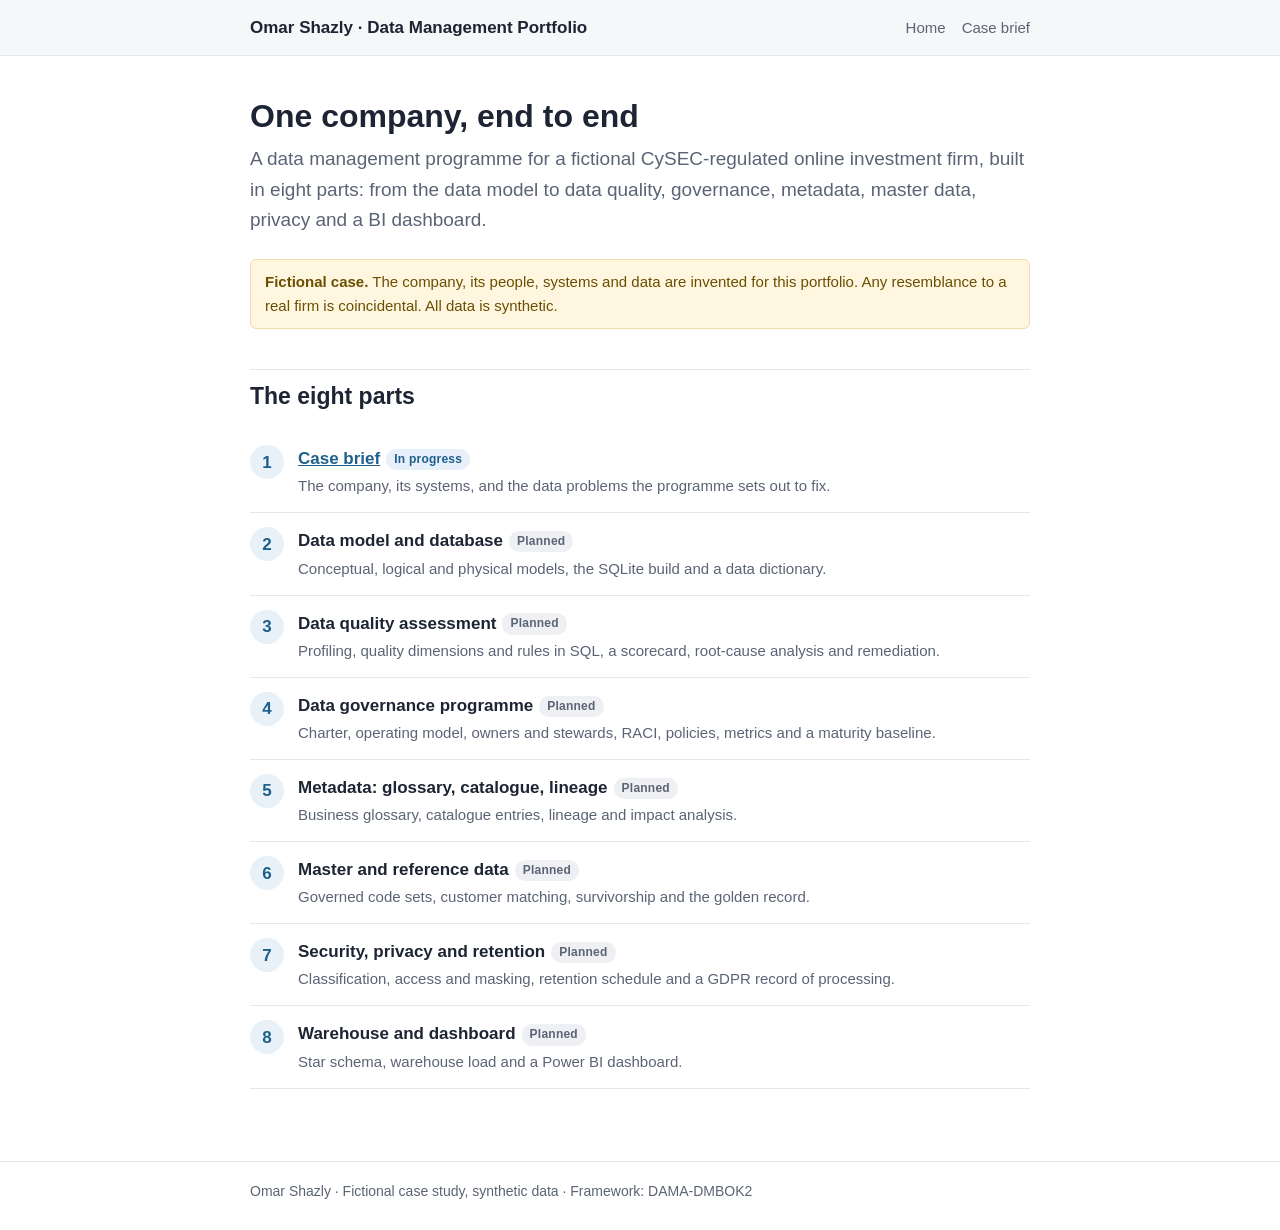
==== index.html @ 8d441f34 "Add site skeleton: home page, Part 1 placeholder, shared styles Co-Authored-By: Claude Opus 5.5 <nor" ====
<!DOCTYPE html>
<html lang="en">
<head>
<meta charset="utf-8">
<meta name="viewport" content="width=device-width, initial-scale=1">
<title>Data Management Portfolio | Omar Shazly</title>
<meta name="description" content="An end-to-end data management case study on a fictional CySEC-regulated online investment firm: data modelling, data quality, governance, metadata, master data, privacy and BI.">
<link rel="stylesheet" href="assets/style.css">
</head>
<body>
<header class="site"><div class="wrap">
  <a class="name" href="./">Omar Shazly · Data Management Portfolio</a>
  <nav><a href="./">Home</a><a href="parts/01-case-brief/">Case brief</a></nav>
</div></header>

<main><div class="wrap">
  <h1>One company, end to end</h1>
  <p class="lede">A data management programme for a fictional CySEC-regulated online investment firm, built in eight parts: from the data model to data quality, governance, metadata, master data, privacy and a BI dashboard.</p>

  <div class="fictional"><strong>Fictional case.</strong> The company, its people, systems and data are invented for this portfolio. Any resemblance to a real firm is coincidental. All data is synthetic.</div>

  <h2>The eight parts</h2>
  <ul class="parts">
    <li><span class="num">1</span><div class="body"><a class="title" href="parts/01-case-brief/">Case brief</a><span class="status progress">In progress</span><div class="desc">The company, its systems, and the data problems the programme sets out to fix.</div></div></li>
    <li><span class="num">2</span><div class="body"><span class="title">Data model and database</span><span class="status planned">Planned</span><div class="desc">Conceptual, logical and physical models, the SQLite build and a data dictionary.</div></div></li>
    <li><span class="num">3</span><div class="body"><span class="title">Data quality assessment</span><span class="status planned">Planned</span><div class="desc">Profiling, quality dimensions and rules in SQL, a scorecard, root-cause analysis and remediation.</div></div></li>
    <li><span class="num">4</span><div class="body"><span class="title">Data governance programme</span><span class="status planned">Planned</span><div class="desc">Charter, operating model, owners and stewards, RACI, policies, metrics and a maturity baseline.</div></div></li>
    <li><span class="num">5</span><div class="body"><span class="title">Metadata: glossary, catalogue, lineage</span><span class="status planned">Planned</span><div class="desc">Business glossary, catalogue entries, lineage and impact analysis.</div></div></li>
    <li><span class="num">6</span><div class="body"><span class="title">Master and reference data</span><span class="status planned">Planned</span><div class="desc">Governed code sets, customer matching, survivorship and the golden record.</div></div></li>
    <li><span class="num">7</span><div class="body"><span class="title">Security, privacy and retention</span><span class="status planned">Planned</span><div class="desc">Classification, access and masking, retention schedule and a GDPR record of processing.</div></div></li>
    <li><span class="num">8</span><div class="body"><span class="title">Warehouse and dashboard</span><span class="status planned">Planned</span><div class="desc">Star schema, warehouse load and a Power BI dashboard.</div></div></li>
  </ul>
</div></main>

<footer class="site"><div class="wrap">
  Omar Shazly · Fictional case study, synthetic data · Framework: DAMA-DMBOK2
</div></footer>
</body>
</html>
---- assets/style.css ----
:root {
  --ink: #1d2433;
  --muted: #5b6475;
  --line: #e3e6ec;
  --bg: #ffffff;
  --soft: #f6f7f9;
  --accent: #1f5f8b;
  --accent-soft: #e8f1f8;
  --warn-bg: #fff6e0;
  --warn-ink: #6b4e00;
  --max: 820px;
}

* { box-sizing: border-box; }

html { -webkit-text-size-adjust: 100%; }

body {
  margin: 0;
  font-family: -apple-system, BlinkMacSystemFont, "Segoe UI", Roboto, "Helvetica Neue", Arial, sans-serif;
  font-size: 17px;
  line-height: 1.6;
  color: var(--ink);
  background: var(--bg);
}

a { color: var(--accent); }
a:hover { text-decoration-thickness: 2px; }

.wrap { max-width: var(--max); margin: 0 auto; padding: 0 20px; }

header.site {
  border-bottom: 1px solid var(--line);
  background: var(--soft);
}
header.site .wrap {
  display: flex; flex-wrap: wrap; align-items: baseline; justify-content: space-between;
  gap: 8px 20px; padding-top: 14px; padding-bottom: 14px;
}
header.site .name { font-weight: 700; color: var(--ink); text-decoration: none; }
header.site nav a { margin-left: 16px; color: var(--muted); text-decoration: none; font-size: 15px; }
header.site nav a:first-child { margin-left: 0; }
header.site nav a:hover { color: var(--accent); }

.fictional {
  background: var(--warn-bg); color: var(--warn-ink);
  border: 1px solid #f0dca4; border-radius: 6px;
  padding: 10px 14px; font-size: 15px; margin: 24px 0;
}

main { padding: 12px 0 56px; }

h1 { font-size: 32px; line-height: 1.25; margin: 28px 0 8px; }
h2 { font-size: 23px; margin: 40px 0 10px; padding-top: 8px; border-top: 1px solid var(--line); }
h3 { font-size: 19px; margin: 28px 0 6px; }
.lede { font-size: 19px; color: var(--muted); margin-top: 0; }

table { border-collapse: collapse; width: 100%; margin: 16px 0; font-size: 15px; }
th, td { text-align: left; vertical-align: top; padding: 8px 10px; border-bottom: 1px solid var(--line); }
th { background: var(--soft); font-weight: 600; }
.table-scroll { overflow-x: auto; }

.parts { list-style: none; padding: 0; margin: 16px 0; }
.parts li {
  display: flex; gap: 14px; align-items: flex-start;
  padding: 14px 0; border-bottom: 1px solid var(--line);
}
.parts .num {
  flex: 0 0 34px; height: 34px; border-radius: 50%;
  background: var(--accent-soft); color: var(--accent);
  display: flex; align-items: center; justify-content: center; font-weight: 700;
}
.parts .body { flex: 1; }
.parts .title { font-weight: 600; }
.parts .desc { color: var(--muted); font-size: 15px; margin-top: 2px; }
.status {
  display: inline-block; font-size: 12px; font-weight: 600; letter-spacing: .02em;
  padding: 1px 8px; border-radius: 10px; margin-left: 6px; vertical-align: middle;
}
.status.planned { background: #eef0f3; color: var(--muted); }
.status.progress { background: #e6effa; color: #1f5f8b; }
.status.done { background: #e5f4e4; color: #2f6b2c; }

.callout { background: var(--accent-soft); border-radius: 6px; padding: 12px 16px; margin: 20px 0; }

.pager { display: flex; justify-content: space-between; gap: 12px; margin-top: 48px; font-size: 15px; }

footer.site { border-top: 1px solid var(--line); color: var(--muted); font-size: 14px; }
footer.site .wrap { padding-top: 18px; padding-bottom: 28px; }

@media (max-width: 520px) {
  body { font-size: 16px; }
  h1 { font-size: 26px; }
  header.site nav a { margin-left: 12px; }
}
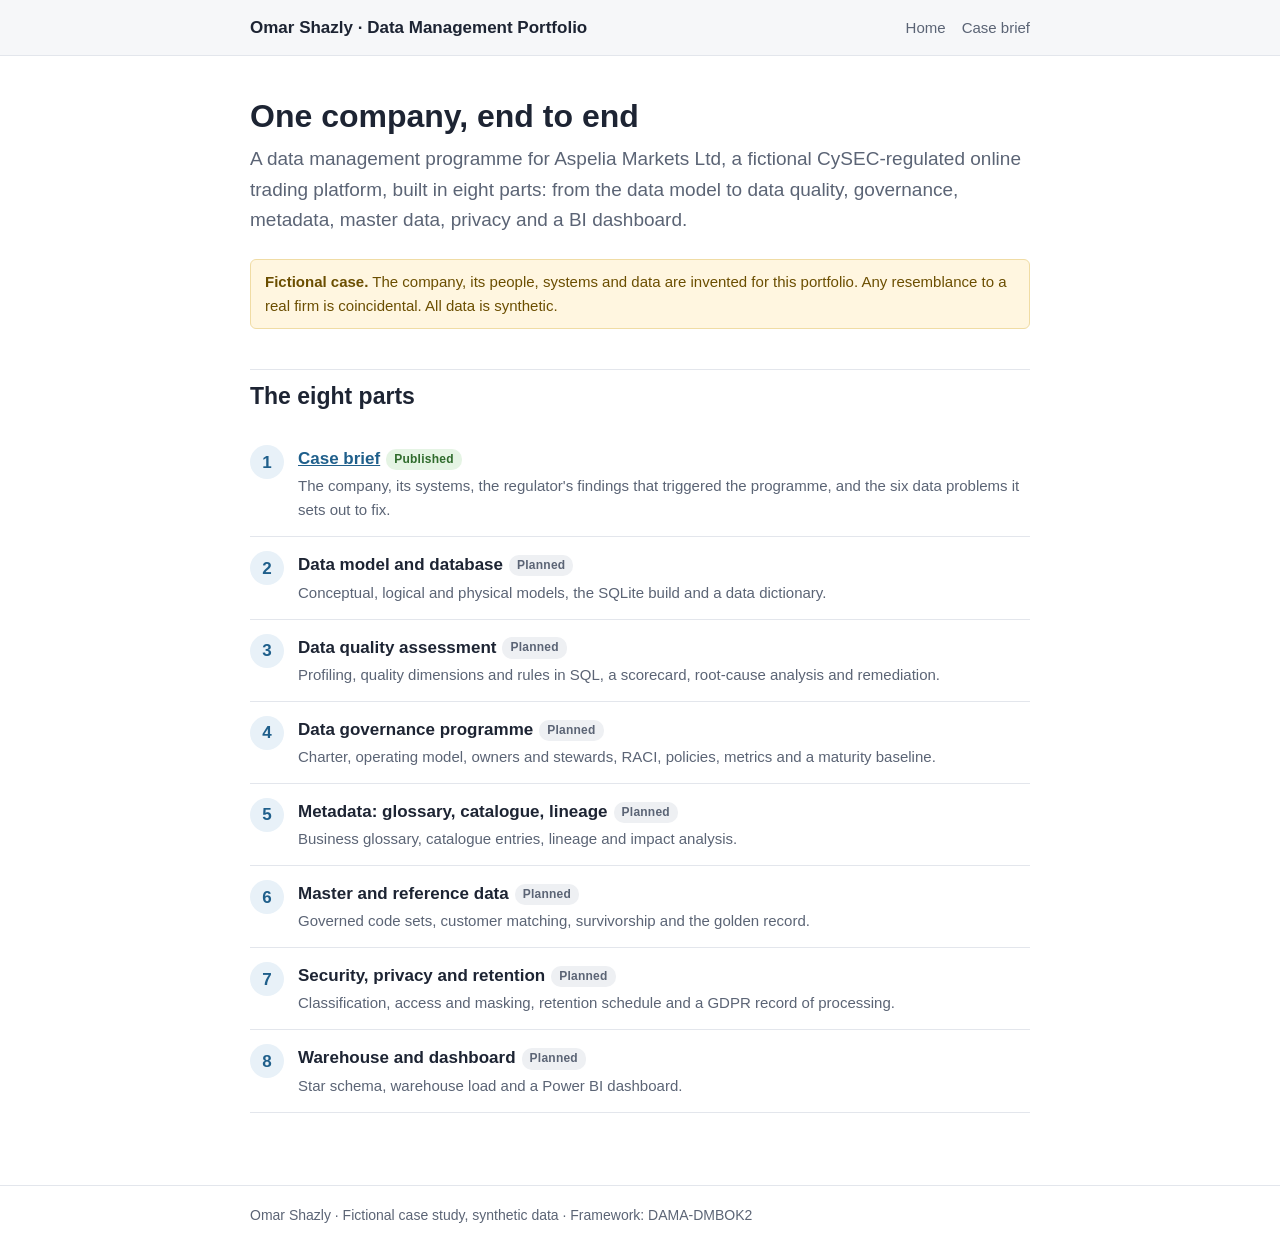
==== commit 023d8ce4: "Publish Part 1: case brief for Aspelia Markets Ltd (fictional) Co-Authored-By: Claude Opus 5.5 <nore" ====
--- a/index.html
+++ b/index.html
@@ -15,13 +15,13 @@
 
 <main><div class="wrap">
   <h1>One company, end to end</h1>
-  <p class="lede">A data management programme for a fictional CySEC-regulated online investment firm, built in eight parts: from the data model to data quality, governance, metadata, master data, privacy and a BI dashboard.</p>
+  <p class="lede">A data management programme for Aspelia Markets Ltd, a fictional CySEC-regulated online trading platform, built in eight parts: from the data model to data quality, governance, metadata, master data, privacy and a BI dashboard.</p>
 
   <div class="fictional"><strong>Fictional case.</strong> The company, its people, systems and data are invented for this portfolio. Any resemblance to a real firm is coincidental. All data is synthetic.</div>
 
   <h2>The eight parts</h2>
   <ul class="parts">
-    <li><span class="num">1</span><div class="body"><a class="title" href="parts/01-case-brief/">Case brief</a><span class="status progress">In progress</span><div class="desc">The company, its systems, and the data problems the programme sets out to fix.</div></div></li>
+    <li><span class="num">1</span><div class="body"><a class="title" href="parts/01-case-brief/">Case brief</a><span class="status done">Published</span><div class="desc">The company, its systems, the regulator's findings that triggered the programme, and the six data problems it sets out to fix.</div></div></li>
     <li><span class="num">2</span><div class="body"><span class="title">Data model and database</span><span class="status planned">Planned</span><div class="desc">Conceptual, logical and physical models, the SQLite build and a data dictionary.</div></div></li>
     <li><span class="num">3</span><div class="body"><span class="title">Data quality assessment</span><span class="status planned">Planned</span><div class="desc">Profiling, quality dimensions and rules in SQL, a scorecard, root-cause analysis and remediation.</div></div></li>
     <li><span class="num">4</span><div class="body"><span class="title">Data governance programme</span><span class="status planned">Planned</span><div class="desc">Charter, operating model, owners and stewards, RACI, policies, metrics and a maturity baseline.</div></div></li>
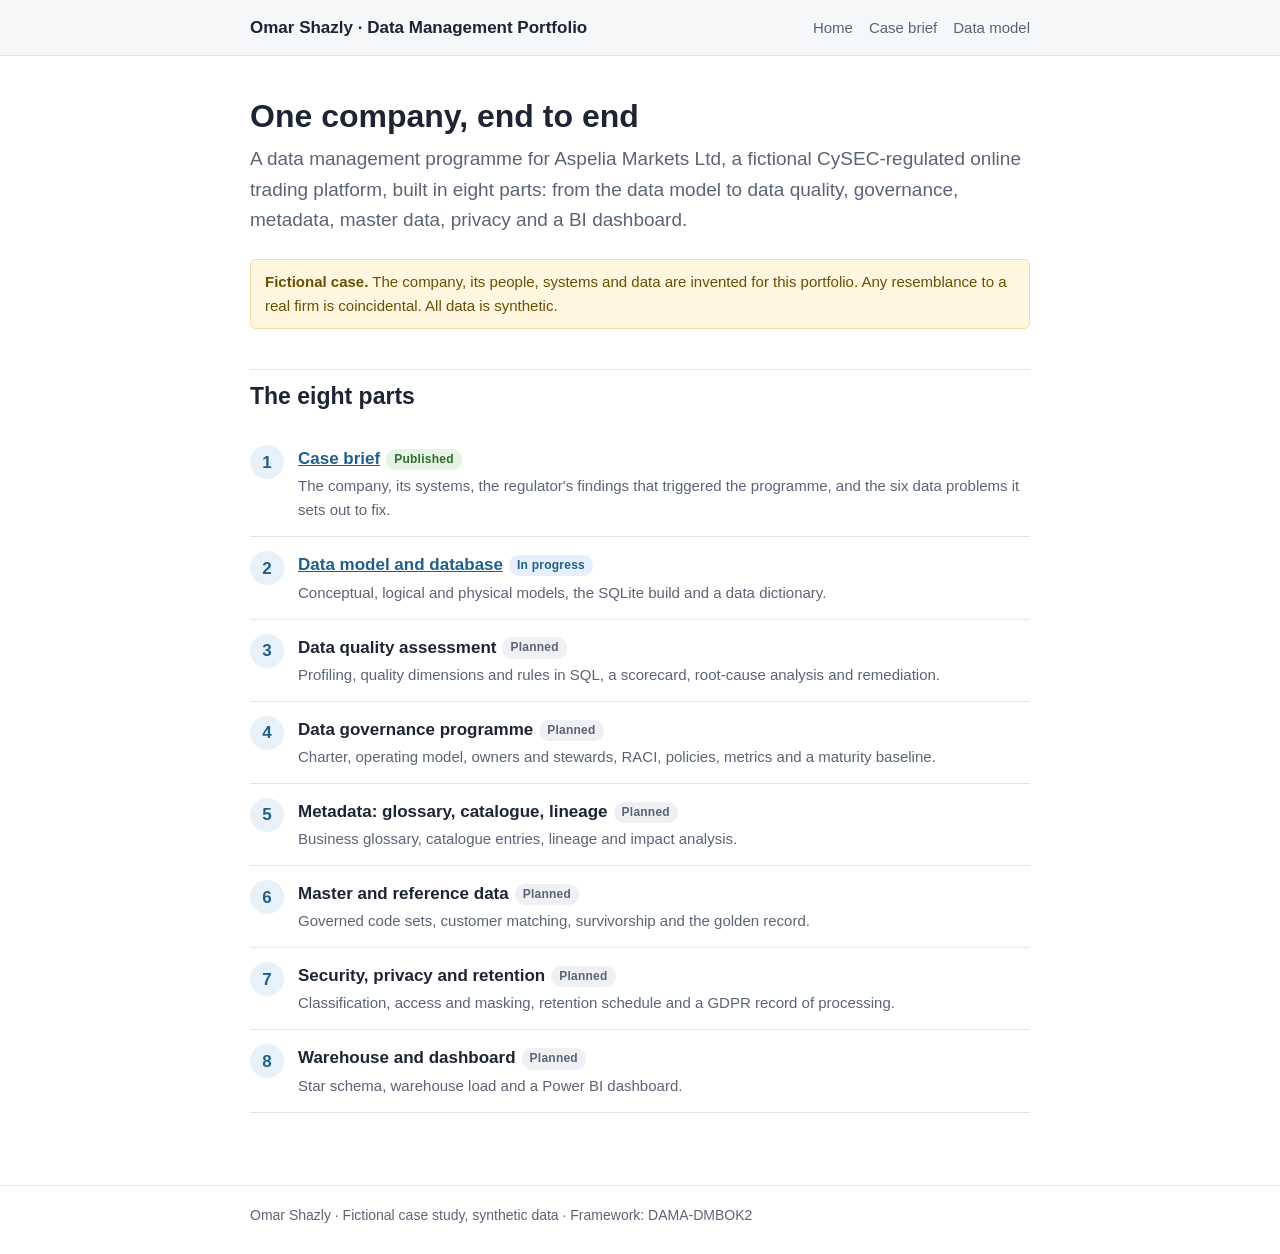
==== commit 912e2904: "Publish Part 2a: conceptual and logical data model Co-Authored-By: Claude Opus 5.5 <noreply@anthropi" ====
--- a/index.html
+++ b/index.html
@@ -10,7 +10,7 @@
 <body>
 <header class="site"><div class="wrap">
   <a class="name" href="./">Omar Shazly · Data Management Portfolio</a>
-  <nav><a href="./">Home</a><a href="parts/01-case-brief/">Case brief</a></nav>
+  <nav><a href="./">Home</a><a href="parts/01-case-brief/">Case brief</a><a href="parts/02-data-model/">Data model</a></nav>
 </div></header>
 
 <main><div class="wrap">
@@ -22,7 +22,7 @@
   <h2>The eight parts</h2>
   <ul class="parts">
     <li><span class="num">1</span><div class="body"><a class="title" href="parts/01-case-brief/">Case brief</a><span class="status done">Published</span><div class="desc">The company, its systems, the regulator's findings that triggered the programme, and the six data problems it sets out to fix.</div></div></li>
-    <li><span class="num">2</span><div class="body"><span class="title">Data model and database</span><span class="status planned">Planned</span><div class="desc">Conceptual, logical and physical models, the SQLite build and a data dictionary.</div></div></li>
+    <li><span class="num">2</span><div class="body"><a class="title" href="parts/02-data-model/">Data model and database</a><span class="status progress">In progress</span><div class="desc">Conceptual, logical and physical models, the SQLite build and a data dictionary.</div></div></li>
     <li><span class="num">3</span><div class="body"><span class="title">Data quality assessment</span><span class="status planned">Planned</span><div class="desc">Profiling, quality dimensions and rules in SQL, a scorecard, root-cause analysis and remediation.</div></div></li>
     <li><span class="num">4</span><div class="body"><span class="title">Data governance programme</span><span class="status planned">Planned</span><div class="desc">Charter, operating model, owners and stewards, RACI, policies, metrics and a maturity baseline.</div></div></li>
     <li><span class="num">5</span><div class="body"><span class="title">Metadata: glossary, catalogue, lineage</span><span class="status planned">Planned</span><div class="desc">Business glossary, catalogue entries, lineage and impact analysis.</div></div></li>
--- a/assets/style.css
+++ b/assets/style.css
@@ -93,3 +93,10 @@
   h1 { font-size: 26px; }
   header.site nav a { margin-left: 12px; }
 }
+
+figure { margin: 20px 0; }
+figure img { width: 100%; height: auto; border: 1px solid var(--line); border-radius: 6px; }
+figcaption { color: var(--muted); font-size: 14px; margin-top: 6px; }
+.rules { padding-left: 20px; }
+.rules li { margin: 4px 0; }
+code { font-size: 0.9em; background: var(--soft); padding: 1px 4px; border-radius: 3px; }
